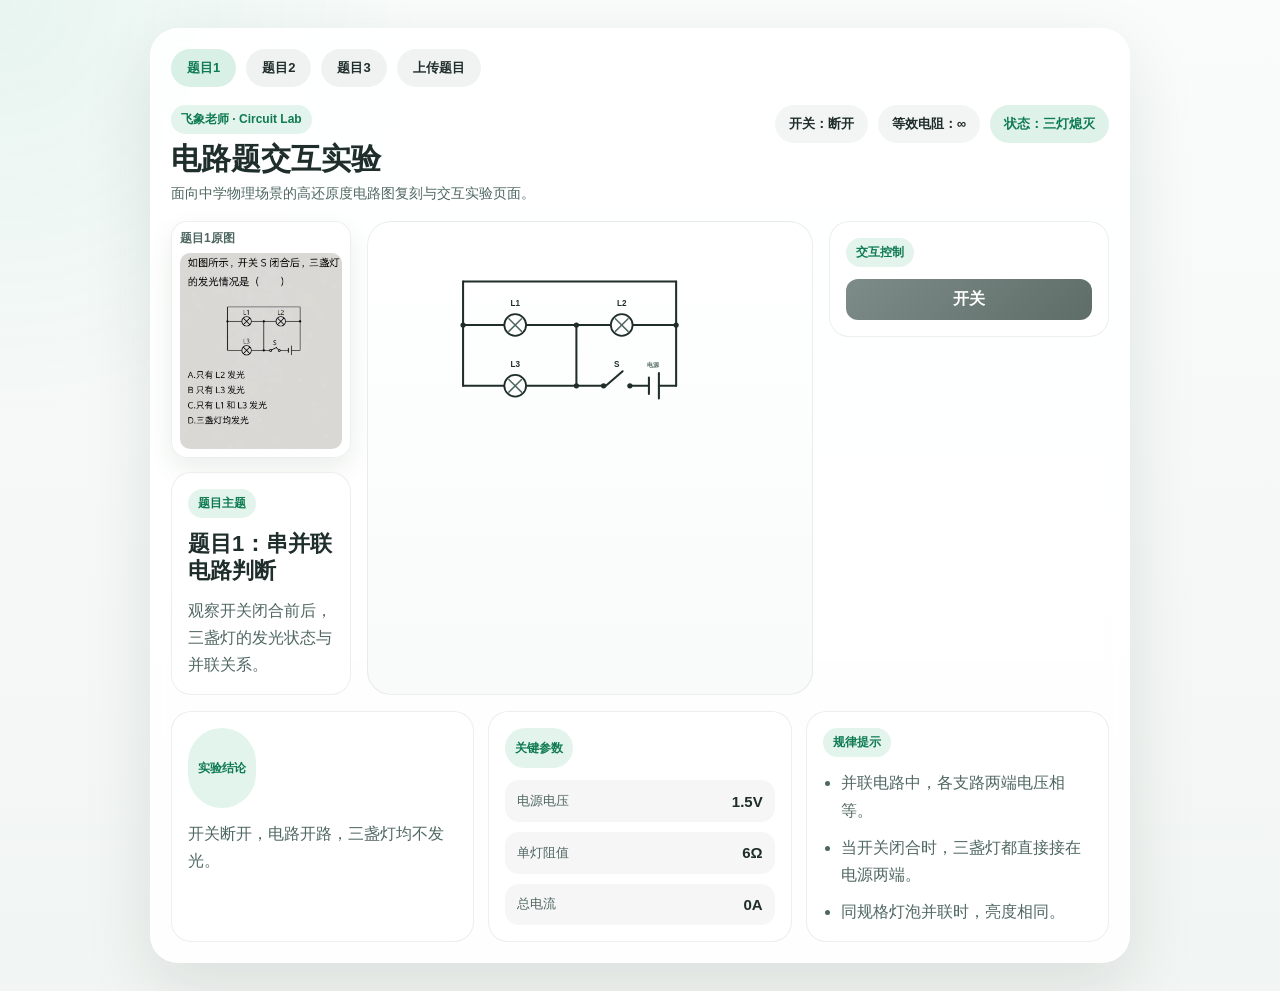
==== index.html @ 331339e5 "Initial project snapshot" ====
﻿<!DOCTYPE html>
<html lang="zh-CN">
<head>
  <meta charset="UTF-8" />
  <meta name="viewport" content="width=device-width, initial-scale=1.0" />
  <title>电路题交互实验</title>
  <link rel="stylesheet" href="./styles.css?v=20260327-2359" />
</head>
<body>
  <main class="page">
    <div id="app"></div>
  </main>
  <script src="./app.js?v=20260327-2359"></script>
</body>
</html>
---- styles.css ----
﻿:root {
  --bg: #f1f5f3;
  --panel: #ffffff;
  --ink: #1f2e2b;
  --ink-soft: #4f6762;
  --accent: #1ea36e;
  --glow: #ffd85e;
  --shadow: 0 24px 70px rgba(19, 35, 30, 0.10);
}

* { box-sizing: border-box; }

html, body {
  margin: 0;
  min-height: 100%;
  background:
    radial-gradient(circle at top left, rgba(30,163,110,0.08), transparent 26%),
    linear-gradient(180deg, #f9fcfb 0%, var(--bg) 100%);
  color: var(--ink);
  font-family: "Inter", "PingFang SC", "Microsoft YaHei", sans-serif;
}

body {
  padding: 28px;
}

.page {
  width: min(980px, 100%);
  margin: 0 auto;
}

.stage {
  background: rgba(255,255,255,0.88);
  border: 1px solid rgba(255,255,255,0.9);
  border-radius: 28px;
  box-shadow: var(--shadow);
  backdrop-filter: blur(10px);
  padding: 20px;
}

.head {
  display: flex;
  align-items: flex-start;
  justify-content: space-between;
  gap: 16px;
  margin-bottom: 16px;
}

.head h1 {
  margin: 0 0 6px;
  font-size: 24px;
  line-height: 1.2;
}

.head p {
  margin: 0;
  color: var(--ink-soft);
  font-size: 14px;
}

.meta {
  display: flex;
  flex-wrap: wrap;
  gap: 10px;
}

.badge {
  padding: 10px 14px;
  border-radius: 999px;
  background: rgba(31,46,43,0.05);
  font-size: 13px;
  font-weight: 700;
  white-space: nowrap;
}

.badge.accent {
  background: rgba(30,163,110,0.14);
  color: #0f7b51;
}

.canvas {
  border-radius: 24px;
  border: 1px solid rgba(31,46,43,0.08);
  background: linear-gradient(180deg, #ffffff 0%, #f8fbfa 100%);
  padding: 16px 18px 12px;
}

.product-topbar {
  display: flex;
  align-items: flex-start;
  justify-content: space-between;
  gap: 18px;
  margin-bottom: 18px;
}

.brand-block {
  display: grid;
  gap: 8px;
}

.brand-block__tag,
.panel-card__label {
  display: inline-flex;
  align-items: center;
  width: fit-content;
  padding: 6px 10px;
  border-radius: 999px;
  background: rgba(30,163,110,0.12);
  color: #0f7b51;
  font-size: 12px;
  font-weight: 800;
}

.brand-block h1 {
  margin: 0;
  font-size: 30px;
  line-height: 1.15;
}

.brand-block p {
  margin: 0;
  color: var(--ink-soft);
  font-size: 14px;
}

.workspace {
  display: grid;
  grid-template-columns: 180px minmax(0, 1fr) 280px;
  gap: 16px;
  margin-bottom: 16px;
}

.workspace-left,
.workspace-right {
  display: grid;
  gap: 14px;
  align-content: start;
}

.workspace-main {
  display: grid;
  gap: 14px;
}

.panel-card {
  border-radius: 20px;
  background: rgba(255,255,255,0.92);
  border: 1px solid rgba(31,46,43,0.08);
  padding: 16px;
  display: grid;
  gap: 12px;
}

.panel-card h2,
.panel-card h3,
.panel-card p {
  margin: 0;
}

.panel-card h2 {
  font-size: 22px;
  line-height: 1.25;
}

.panel-card p {
  color: var(--ink-soft);
  line-height: 1.7;
}

.bottom-panels {
  display: grid;
  grid-template-columns: repeat(3, minmax(0, 1fr));
  gap: 14px;
}

.bottom-panels--full {
  margin-top: 2px;
}

.canvas-top {
  display: flex;
  align-items: flex-start;
  justify-content: space-between;
  gap: 16px;
  margin-bottom: 12px;
}

.canvas-top__note {
  color: var(--ink-soft);
  font-size: 13px;
  line-height: 1.7;
  max-width: 420px;
  text-align: right;
}

.preview-card {
  width: 100%;
  border-radius: 16px;
  background: rgba(255,255,255,0.96);
  border: 1px solid rgba(31,46,43,0.08);
  box-shadow: 0 10px 28px rgba(19,35,30,0.08);
  padding: 8px;
  flex: 0 0 auto;
}

.preview-card__title {
  font-size: 12px;
  font-weight: 800;
  color: var(--ink-soft);
  margin-bottom: 6px;
}

.preview-card img {
  width: 100%;
  display: block;
  border-radius: 10px;
}

.preview-card--placeholder {
  min-height: 176px;
}

.preview-card__placeholder {
  border-radius: 12px;
  border: 1px dashed rgba(31,46,43,0.18);
  background: rgba(31,46,43,0.03);
  min-height: 118px;
  display: grid;
  place-items: center;
  color: var(--ink-soft);
  font-weight: 800;
}

.svg-wrap {
  overflow: hidden;
}

svg {
  width: 100%;
  height: auto;
  display: block;
  overflow: hidden;
}

.wire,
.component-line {
  fill: none;
  stroke: var(--ink);
  stroke-width: 4.5;
  stroke-linecap: round;
  stroke-linejoin: round;
  transition: stroke .24s ease, opacity .24s ease;
}

.current-path {
  fill: none;
  stroke: rgba(30,163,110,0.28);
  stroke-width: 5.5;
  stroke-linecap: round;
  stroke-linejoin: round;
  stroke-dasharray: 12 10;
  animation: currentDash 1.1s linear infinite;
}

.node {
  fill: var(--ink);
}

.node.live {
  fill: var(--accent);
}

.lamp-shell {
  fill: #fff;
  stroke: var(--ink);
  stroke-width: 4;
}

.lamp-cross {
  stroke: var(--ink-soft);
  stroke-width: 3.2;
  stroke-linecap: round;
}

.lamp-glow {
  transition: opacity .2s ease;
}

.component-glow {
  transition: opacity .22s ease;
}

.active-component .lamp-shell,
.active-component rect {
  filter: drop-shadow(0 0 10px rgba(30,163,110,0.16));
}

.label {
  fill: var(--ink);
  font-size: 18px;
  font-weight: 800;
}

.sub-label {
  fill: var(--ink-soft);
  font-size: 13px;
  font-weight: 700;
}

.switch-hit {
  cursor: pointer;
}

.switch-hit:hover .component-line {
  stroke: #0f7b51;
}

.slider-hit {
  cursor: ns-resize;
}

.particle-layer {
  pointer-events: none;
}

.control-stack {
  display: grid;
  gap: 12px;
}

.slider-panel {
  display: grid;
  gap: 8px;
  padding: 12px 14px;
  border-radius: 16px;
  background: rgba(31,46,43,0.04);
  color: var(--ink-soft);
  font-size: 13px;
  font-weight: 700;
}

.slider-panel input[type="range"] {
  width: 100%;
  accent-color: var(--accent);
}

.mini-actions {
  display: flex;
  flex-wrap: wrap;
  gap: 10px;
}

.chip-btn {
  border: none;
  border-radius: 999px;
  padding: 8px 12px;
  font: inherit;
  font-size: 12px;
  font-weight: 800;
  color: var(--ink);
  background: rgba(31,46,43,0.06);
  cursor: pointer;
}

.chip-btn.active {
  background: rgba(30,163,110,0.16);
  color: #0f7b51;
}

.kv-list,
.fact-list {
  display: grid;
  gap: 10px;
}

.kv-item {
  display: flex;
  align-items: center;
  justify-content: space-between;
  gap: 12px;
  padding: 10px 12px;
  border-radius: 14px;
  background: rgba(31,46,43,0.04);
  color: var(--ink-soft);
  font-size: 13px;
}

.kv-item strong {
  color: var(--ink);
  font-size: 15px;
}

.fact-list {
  margin: 0;
  padding-left: 18px;
  color: var(--ink-soft);
  line-height: 1.7;
}

.upload-empty {
  min-height: 420px;
  display: grid;
  place-items: center;
  align-content: center;
  gap: 14px;
  text-align: center;
}

.upload-empty__icon {
  width: 68px;
  height: 68px;
  border-radius: 20px;
  display: grid;
  place-items: center;
  font-size: 34px;
  font-weight: 800;
  color: #0f7b51;
  background: rgba(30,163,110,0.14);
}

.upload-empty__title {
  font-size: 24px;
  font-weight: 800;
}

.upload-empty__desc {
  max-width: 460px;
  color: var(--ink-soft);
  line-height: 1.7;
}

@keyframes currentDash {
  from { stroke-dashoffset: 0; }
  to { stroke-dashoffset: -22; }
}

.foot {
  margin-top: 16px;
  padding: 16px 18px;
  border-radius: 20px;
  background: rgba(255,255,255,0.92);
  border: 1px solid rgba(31,46,43,0.08);
}

.foot strong {
  display: block;
  margin-bottom: 6px;
  font-size: 18px;
}

.foot p {
  margin: 0;
  color: var(--ink-soft);
  line-height: 1.7;
}

.hint {
  margin-top: 10px;
  color: var(--ink-soft);
  font-size: 13px;
}

@media (max-width: 760px) {
  body { padding: 14px; }
  .stage { padding: 14px; }
  .head { flex-direction: column; }
  .head h1 { font-size: 20px; }
  .canvas { padding: 10px; }
  .canvas-top { flex-direction: column; }
  .canvas-top__note { max-width: none; text-align: left; }
  .product-topbar,
  .workspace,
  .bottom-panels {
    grid-template-columns: 1fr;
  }
  .brand-block h1 {
    font-size: 24px;
  }
  .workspace-right,
  .workspace-left,
  .workspace-main {
    grid-column: auto;
  }
}
.tabs {
  display: flex;
  flex-wrap: wrap;
  gap: 10px;
  margin-bottom: 18px;
}

.tab {
  border: none;
  border-radius: 999px;
  padding: 10px 16px;
  font: inherit;
  font-size: 13px;
  font-weight: 800;
  color: var(--ink);
  background: rgba(31,46,43,0.06);
  cursor: pointer;
}

.tab.active {
  background: rgba(30,163,110,0.16);
  color: #0f7b51;
}

.tab--disabled {
  opacity: 0.45;
  cursor: not-allowed;
}

.controls {
  display: flex;
  flex-wrap: wrap;
  align-items: center;
  gap: 14px;
  margin-top: 14px;
}

.control-btn {
  border: none;
  border-radius: 12px;
  padding: 10px 14px;
  font: inherit;
  font-weight: 700;
  color: #fff;
  background: linear-gradient(135deg, #1ea36e, #0f7b51);
  cursor: pointer;
  width: 100%;
  transition: transform .18s ease, background .18s ease, opacity .18s ease;
}

.control-btn--on {
  background: linear-gradient(135deg, #1ea36e, #0f7b51);
}

.control-btn--off {
  background: linear-gradient(135deg, #7d8c88, #5f6d69);
}

.control-btn:hover {
  transform: translateY(-1px);
}

.range-wrap {
  display: grid;
  gap: 6px;
  min-width: 240px;
  color: var(--ink-soft);
  font-size: 13px;
  font-weight: 700;
}

.range-wrap input[type="range"] {
  width: 100%;
  accent-color: var(--accent);
}
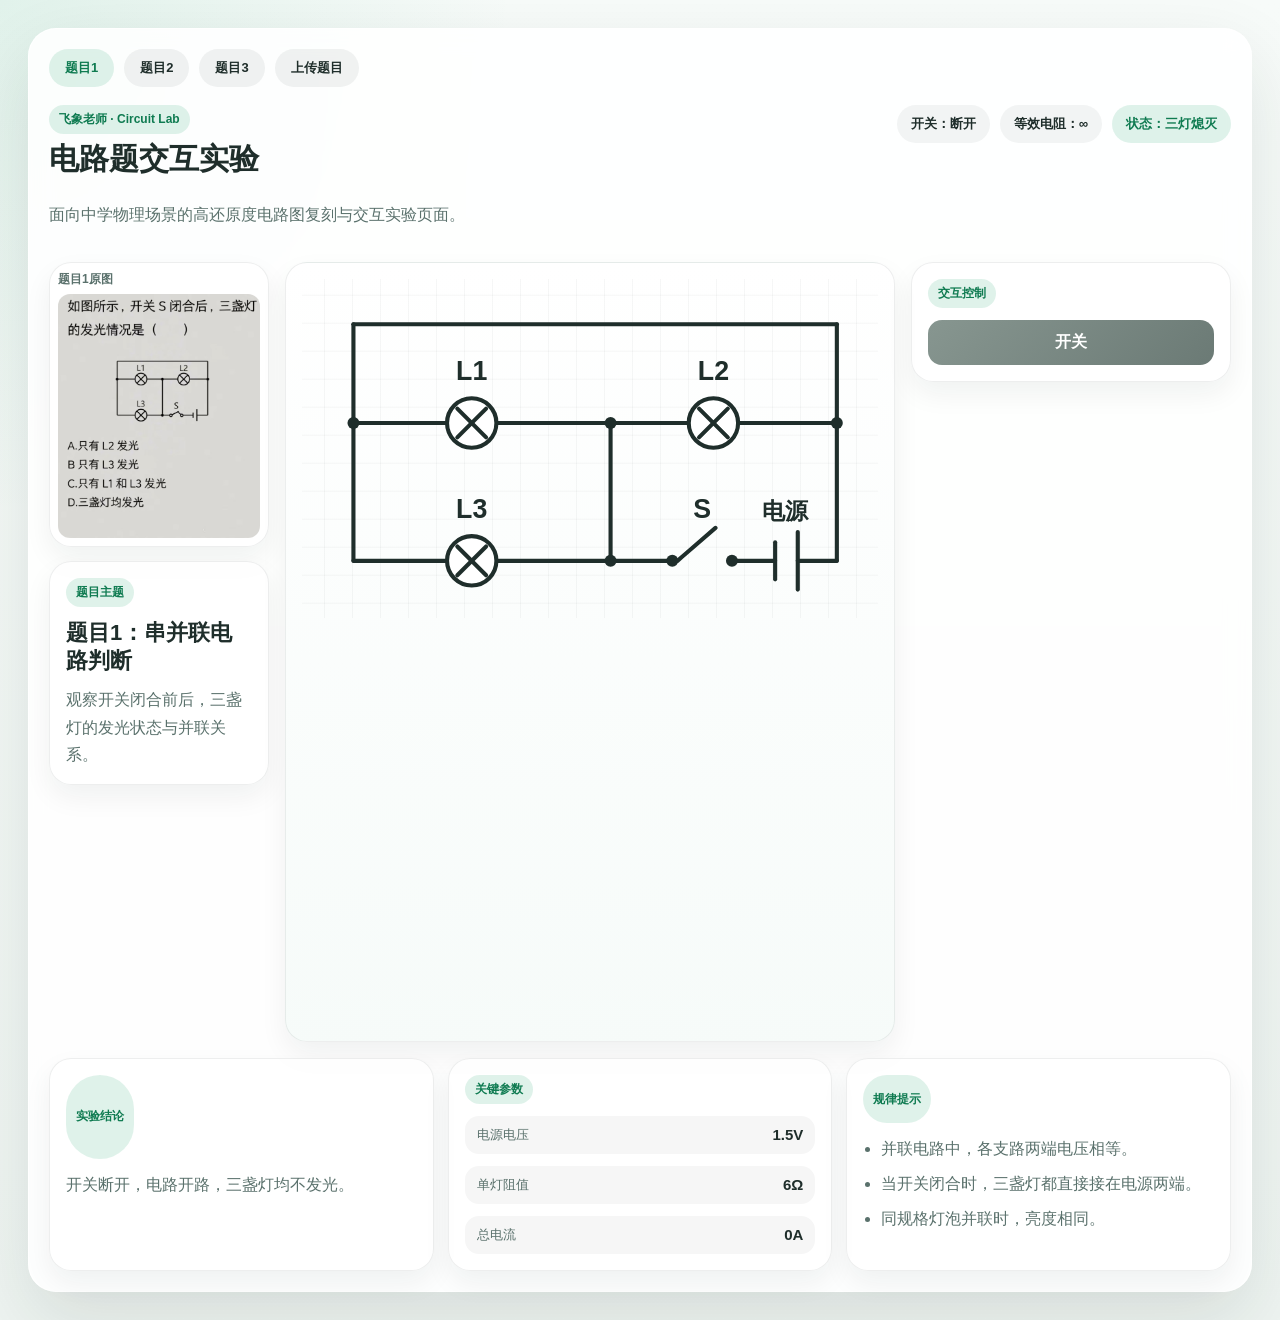
==== commit a93bc927: "Document current upload pipeline and checkpoint circuit parser work" ====
--- a/index.html
+++ b/index.html
@@ -3,13 +3,15 @@
 <head>
   <meta charset="UTF-8" />
   <meta name="viewport" content="width=device-width, initial-scale=1.0" />
-  <title>电路题交互实验</title>
-  <link rel="stylesheet" href="./styles.css?v=20260327-2359" />
+  <title>飞象老师电路物理实验 Demo</title>
+  <link rel="stylesheet" href="./styles.css?v=20260330-1735" />
 </head>
 <body>
   <main class="page">
     <div id="app"></div>
   </main>
-  <script src="./app.js?v=20260327-2359"></script>
+  <script src="./app.js?v=20260330-1735"></script>
+  <script src="./upload.js?v=20260330-1735"></script>
+  <script src="./upload-final.js?v=20260331-1200"></script>
 </body>
 </html>
--- a/styles.css
+++ b/styles.css
@@ -1,23 +1,27 @@
-﻿:root {
-  --bg: #f1f5f3;
+:root {
+  --bg: #eef4f1;
   --panel: #ffffff;
   --ink: #1f2e2b;
-  --ink-soft: #4f6762;
+  --ink-soft: #5a716c;
   --accent: #1ea36e;
-  --glow: #ffd85e;
-  --shadow: 0 24px 70px rgba(19, 35, 30, 0.10);
-}
-
-* { box-sizing: border-box; }
-
-html, body {
+  --accent-soft: rgba(30, 163, 110, 0.14);
+  --line: rgba(31, 46, 43, 0.08);
+  --shadow: 0 28px 72px rgba(19, 35, 30, 0.11);
+}
+
+* {
+  box-sizing: border-box;
+}
+
+html,
+body {
   margin: 0;
   min-height: 100%;
+  color: var(--ink);
+  font-family: "Segoe UI", "PingFang SC", "Microsoft YaHei", sans-serif;
   background:
-    radial-gradient(circle at top left, rgba(30,163,110,0.08), transparent 26%),
-    linear-gradient(180deg, #f9fcfb 0%, var(--bg) 100%);
-  color: var(--ink);
-  font-family: "Inter", "PingFang SC", "Microsoft YaHei", sans-serif;
+    radial-gradient(circle at top left, rgba(30, 163, 110, 0.1), transparent 28%),
+    linear-gradient(180deg, #f7fbf9 0%, var(--bg) 100%);
 }
 
 body {
@@ -25,107 +29,118 @@
 }
 
 .page {
-  width: min(980px, 100%);
+  width: min(1280px, 100%);
   margin: 0 auto;
 }
 
 .stage {
-  background: rgba(255,255,255,0.88);
-  border: 1px solid rgba(255,255,255,0.9);
+  background: rgba(255, 255, 255, 0.88);
+  border: 1px solid rgba(255, 255, 255, 0.92);
   border-radius: 28px;
   box-shadow: var(--shadow);
-  backdrop-filter: blur(10px);
+  backdrop-filter: blur(12px);
   padding: 20px;
 }
 
-.head {
+.tabs {
   display: flex;
+  flex-wrap: wrap;
+  gap: 10px;
+  margin-bottom: 18px;
+}
+
+.tab,
+.chip-btn,
+.control-btn {
+  font: inherit;
+}
+
+.tab {
+  border: none;
+  border-radius: 999px;
+  padding: 10px 16px;
+  font-size: 13px;
+  font-weight: 800;
+  color: var(--ink);
+  background: rgba(31, 46, 43, 0.06);
+  cursor: pointer;
+}
+
+.tab.active,
+.chip-btn.active {
+  background: var(--accent-soft);
+  color: #0f7b51;
+}
+
+.product-topbar {
+  display: flex;
+  justify-content: space-between;
   align-items: flex-start;
-  justify-content: space-between;
-  gap: 16px;
-  margin-bottom: 16px;
-}
-
-.head h1 {
-  margin: 0 0 6px;
-  font-size: 24px;
-  line-height: 1.2;
-}
-
-.head p {
+  gap: 20px;
+  margin-bottom: 18px;
+}
+
+.brand-block {
+  display: grid;
+  gap: 8px;
+}
+
+.brand-block__tag,
+.panel-card__label {
+  display: inline-flex;
+  width: fit-content;
+  align-items: center;
+  padding: 6px 10px;
+  border-radius: 999px;
+  background: var(--accent-soft);
+  color: #0f7b51;
+  font-size: 12px;
+  font-weight: 800;
+}
+
+.brand-block h1,
+.panel-card h2,
+.panel-card p {
   margin: 0;
-  color: var(--ink-soft);
-  font-size: 14px;
+}
+
+.brand-block h1 {
+  font-size: 30px;
+  line-height: 1.15;
+}
+
+.brand-block p,
+.panel-card p,
+.hint,
+.preview-card__meta,
+.empty-state__desc {
+  color: var(--ink-soft);
+  line-height: 1.7;
 }
 
 .meta {
   display: flex;
   flex-wrap: wrap;
+  justify-content: flex-end;
   gap: 10px;
 }
 
 .badge {
   padding: 10px 14px;
   border-radius: 999px;
-  background: rgba(31,46,43,0.05);
+  background: rgba(31, 46, 43, 0.05);
   font-size: 13px;
   font-weight: 700;
-  white-space: nowrap;
 }
 
 .badge.accent {
-  background: rgba(30,163,110,0.14);
+  background: var(--accent-soft);
   color: #0f7b51;
 }
 
-.canvas {
-  border-radius: 24px;
-  border: 1px solid rgba(31,46,43,0.08);
-  background: linear-gradient(180deg, #ffffff 0%, #f8fbfa 100%);
-  padding: 16px 18px 12px;
-}
-
-.product-topbar {
-  display: flex;
-  align-items: flex-start;
-  justify-content: space-between;
-  gap: 18px;
-  margin-bottom: 18px;
-}
-
-.brand-block {
-  display: grid;
-  gap: 8px;
-}
-
-.brand-block__tag,
-.panel-card__label {
-  display: inline-flex;
-  align-items: center;
-  width: fit-content;
-  padding: 6px 10px;
-  border-radius: 999px;
-  background: rgba(30,163,110,0.12);
-  color: #0f7b51;
-  font-size: 12px;
-  font-weight: 800;
-}
-
-.brand-block h1 {
-  margin: 0;
-  font-size: 30px;
-  line-height: 1.15;
-}
-
-.brand-block p {
-  margin: 0;
-  color: var(--ink-soft);
-  font-size: 14px;
-}
-
 .workspace {
   display: grid;
-  grid-template-columns: 180px minmax(0, 1fr) 280px;
+  grid-template-columns: 220px minmax(0, 1fr) 320px;
   gap: 16px;
   margin-bottom: 16px;
 }
@@ -137,24 +152,19 @@
   align-content: start;
 }
 
-.workspace-main {
-  display: grid;
-  gap: 14px;
+.panel-card,
+.preview-card,
+.canvas {
+  border-radius: 22px;
+  border: 1px solid var(--line);
+  background: rgba(255, 255, 255, 0.94);
+  box-shadow: 0 12px 28px rgba(19, 35, 30, 0.06);
 }
 
 .panel-card {
-  border-radius: 20px;
-  background: rgba(255,255,255,0.92);
-  border: 1px solid rgba(31,46,43,0.08);
+  display: grid;
+  gap: 12px;
   padding: 16px;
-  display: grid;
-  gap: 12px;
-}
-
-.panel-card h2,
-.panel-card h3,
-.panel-card p {
-  margin: 0;
 }
 
 .panel-card h2 {
@@ -162,215 +172,250 @@
   line-height: 1.25;
 }
 
-.panel-card p {
-  color: var(--ink-soft);
-  line-height: 1.7;
-}
-
-.bottom-panels {
-  display: grid;
-  grid-template-columns: repeat(3, minmax(0, 1fr));
-  gap: 14px;
-}
-
-.bottom-panels--full {
-  margin-top: 2px;
-}
-
-.canvas-top {
-  display: flex;
-  align-items: flex-start;
-  justify-content: space-between;
-  gap: 16px;
-  margin-bottom: 12px;
-}
-
-.canvas-top__note {
-  color: var(--ink-soft);
-  font-size: 13px;
-  line-height: 1.7;
-  max-width: 420px;
-  text-align: right;
-}
-
 .preview-card {
-  width: 100%;
-  border-radius: 16px;
-  background: rgba(255,255,255,0.96);
-  border: 1px solid rgba(31,46,43,0.08);
-  box-shadow: 0 10px 28px rgba(19,35,30,0.08);
   padding: 8px;
-  flex: 0 0 auto;
 }
 
 .preview-card__title {
+  margin-bottom: 6px;
   font-size: 12px;
   font-weight: 800;
   color: var(--ink-soft);
-  margin-bottom: 6px;
 }
 
 .preview-card img {
   width: 100%;
   display: block;
-  border-radius: 10px;
+  border-radius: 12px;
+}
+
+.preview-card__meta {
+  margin-top: 8px;
+  font-size: 12px;
 }
 
 .preview-card--placeholder {
-  min-height: 176px;
+  min-height: 220px;
 }
 
 .preview-card__placeholder {
-  border-radius: 12px;
-  border: 1px dashed rgba(31,46,43,0.18);
-  background: rgba(31,46,43,0.03);
-  min-height: 118px;
+  min-height: 170px;
+  border-radius: 14px;
+  border: 1px dashed rgba(31, 46, 43, 0.2);
+  background: rgba(31, 46, 43, 0.03);
   display: grid;
   place-items: center;
-  color: var(--ink-soft);
-  font-weight: 800;
+  font-weight: 800;
+  color: var(--ink-soft);
+}
+
+.canvas {
+  min-height: 780px;
+  padding: 16px;
+  background:
+    linear-gradient(180deg, rgba(255, 255, 255, 0.98) 0%, rgba(246, 251, 249, 0.98) 100%);
+}
+
+.svg-wrap,
+.scene-stage {
+  height: 100%;
 }
 
 .svg-wrap {
+  display: grid;
+  place-items: center;
+  border-radius: 16px;
   overflow: hidden;
-}
-
-svg {
+  background-image:
+    linear-gradient(rgba(31, 46, 43, 0.04) 1px, transparent 1px),
+    linear-gradient(90deg, rgba(31, 46, 43, 0.04) 1px, transparent 1px);
+  background-size: 28px 28px;
+  background-position: center center;
+}
+
+.svg-wrap svg {
+  width: 100%;
+  height: 100%;
+  display: block;
+}
+
+.scene-stage {
+  position: relative;
+  border-radius: 16px;
+  overflow: hidden;
+  background-image:
+    linear-gradient(rgba(31, 46, 43, 0.04) 1px, transparent 1px),
+    linear-gradient(90deg, rgba(31, 46, 43, 0.04) 1px, transparent 1px);
+  background-size: 28px 28px;
+  background-position: center center;
+}
+
+.scene-stage--upload {
+  min-height: 680px;
+  display: grid;
+}
+
+.scene-stage--upload svg {
+  width: 100%;
+  height: 100%;
+}
+
+.scene-stage svg {
+  position: relative;
+  z-index: 2;
   width: 100%;
   height: auto;
   display: block;
-  overflow: hidden;
-}
-
-.wire,
-.component-line {
+}
+
+.scene-wire {
   fill: none;
-  stroke: var(--ink);
-  stroke-width: 4.5;
   stroke-linecap: round;
   stroke-linejoin: round;
-  transition: stroke .24s ease, opacity .24s ease;
-}
-
-.current-path {
+}
+
+.scene-wire--active {
+  stroke: rgba(30, 163, 110, 0.92) !important;
+  filter: drop-shadow(0 0 8px rgba(30, 163, 110, 0.36));
+}
+
+.scene-line,
+.scene-shell,
+.scene-primitive {
   fill: none;
-  stroke: rgba(30,163,110,0.28);
-  stroke-width: 5.5;
+  stroke: #1f2e2b;
+  stroke-width: 4;
   stroke-linecap: round;
   stroke-linejoin: round;
-  stroke-dasharray: 12 10;
-  animation: currentDash 1.1s linear infinite;
-}
-
-.node {
-  fill: var(--ink);
-}
-
-.node.live {
-  fill: var(--accent);
-}
-
-.lamp-shell {
-  fill: #fff;
-  stroke: var(--ink);
-  stroke-width: 4;
-}
-
-.lamp-cross {
-  stroke: var(--ink-soft);
-  stroke-width: 3.2;
-  stroke-linecap: round;
-}
-
-.lamp-glow {
-  transition: opacity .2s ease;
-}
-
-.component-glow {
-  transition: opacity .22s ease;
-}
-
-.active-component .lamp-shell,
-.active-component rect {
-  filter: drop-shadow(0 0 10px rgba(30,163,110,0.16));
-}
-
-.label {
-  fill: var(--ink);
+}
+
+.scene-shell {
+  fill: #ffffff;
+}
+
+.scene-glow {
+  fill: rgba(255, 216, 94, 0.22);
+  stroke: none;
+}
+
+.scene-primitive--active,
+.scene-component--active .scene-line,
+.scene-component--active .scene-shell,
+.scene-component--active .scene-inline-label {
+  stroke: #0f7b51;
+}
+
+.scene-label {
+  fill: #1f2e2b;
   font-size: 18px;
   font-weight: 800;
 }
 
-.sub-label {
-  fill: var(--ink-soft);
-  font-size: 13px;
-  font-weight: 700;
-}
-
-.switch-hit {
-  cursor: pointer;
-}
-
-.switch-hit:hover .component-line {
-  stroke: #0f7b51;
-}
-
-.slider-hit {
-  cursor: ns-resize;
-}
-
-.particle-layer {
-  pointer-events: none;
-}
-
-.control-stack {
+.scene-inline-label {
+  fill: #1f2e2b;
+  stroke: none;
+  font-size: 18px;
+  font-weight: 800;
+}
+
+.scene-arrow {
+  fill: #1f2e2b;
+  stroke: none;
+}
+
+.scene-node {
+  fill: #1f2e2b;
+}
+
+.scene-node--solid,
+.scene-node--live {
+  fill: #1ea36e;
+}
+
+.empty-state {
+  height: 100%;
+  min-height: 560px;
+  display: grid;
+  place-items: center;
+  align-content: center;
+  gap: 14px;
+  text-align: center;
+}
+
+.empty-state__icon {
+  width: 72px;
+  height: 72px;
+  border-radius: 22px;
+  display: grid;
+  place-items: center;
+  font-size: 26px;
+  font-weight: 900;
+  background: var(--accent-soft);
+  color: #0f7b51;
+}
+
+.empty-state__title {
+  font-size: 24px;
+  font-weight: 800;
+}
+
+.control-stack,
+.kv-list {
   display: grid;
   gap: 12px;
-}
-
-.slider-panel {
-  display: grid;
-  gap: 8px;
-  padding: 12px 14px;
-  border-radius: 16px;
-  background: rgba(31,46,43,0.04);
-  color: var(--ink-soft);
-  font-size: 13px;
-  font-weight: 700;
-}
-
-.slider-panel input[type="range"] {
-  width: 100%;
-  accent-color: var(--accent);
 }
 
 .mini-actions {
   display: flex;
   flex-wrap: wrap;
-  gap: 10px;
+  gap: 8px;
+}
+
+.control-btn {
+  width: 100%;
+  border: none;
+  border-radius: 14px;
+  padding: 12px 14px;
+  font-weight: 700;
+  color: #ffffff;
+  background: linear-gradient(135deg, #1ea36e, #0f7b51);
+  cursor: pointer;
+}
+
+.control-btn[disabled] {
+  opacity: 0.55;
+  cursor: not-allowed;
+}
+
+.control-btn--off {
+  background: linear-gradient(135deg, #879690, #6b7a75);
 }
 
 .chip-btn {
   border: none;
   border-radius: 999px;
   padding: 8px 12px;
-  font: inherit;
   font-size: 12px;
   font-weight: 800;
   color: var(--ink);
-  background: rgba(31,46,43,0.06);
+  background: rgba(31, 46, 43, 0.06);
   cursor: pointer;
 }
 
-.chip-btn.active {
-  background: rgba(30,163,110,0.16);
-  color: #0f7b51;
-}
-
-.kv-list,
-.fact-list {
-  display: grid;
-  gap: 10px;
+.slider-panel {
+  display: grid;
+  gap: 8px;
+  padding: 12px 14px;
+  border-radius: 16px;
+  background: rgba(31, 46, 43, 0.04);
+  font-size: 13px;
+  font-weight: 700;
+  color: var(--ink-soft);
+}
+
+.slider-panel input[type="range"] {
+  width: 100%;
+  accent-color: var(--accent);
 }
 
 .kv-item {
@@ -380,7 +425,7 @@
   gap: 12px;
   padding: 10px 12px;
   border-radius: 14px;
-  background: rgba(31,46,43,0.04);
+  background: rgba(31, 46, 43, 0.04);
   color: var(--ink-soft);
   font-size: 13px;
 }
@@ -390,170 +435,227 @@
   font-size: 15px;
 }
 
+.bottom-panels {
+  display: grid;
+  grid-template-columns: repeat(3, minmax(0, 1fr));
+  gap: 14px;
+}
+
 .fact-list {
   margin: 0;
   padding-left: 18px;
   color: var(--ink-soft);
-  line-height: 1.7;
+  line-height: 1.8;
+}
+
+.fact-list li + li {
+  margin-top: 6px;
+}
+
+.wire,
+.component-line,
+.current-path {
+  fill: none;
+  stroke-linecap: round;
+  stroke-linejoin: round;
+}
+
+.wire,
+.component-line {
+  stroke: #1f2e2b;
+  stroke-width: 4;
+}
+
+.current-path {
+  stroke: rgba(30, 163, 110, 0.88);
+  stroke-width: 6;
+  filter: drop-shadow(0 0 10px rgba(30, 163, 110, 0.28));
+}
+
+.lamp-shell {
+  fill: #ffffff;
+  stroke: #1f2e2b;
+  stroke-width: 4;
+}
+
+.lamp-cross {
+  stroke: #1f2e2b;
+  stroke-width: 4;
+  stroke-linecap: round;
+}
+
+.label,
+.sub-label {
+  fill: #1f2e2b;
+  font-weight: 800;
+}
+
+.label {
+  font-size: 26px;
+}
+
+.sub-label {
+  font-size: 22px;
+}
+
+.node {
+  fill: #1f2e2b;
+}
+
+.node.live {
+  fill: #1ea36e;
+}
+
+.lamp-glow,
+.component-glow {
+  stroke: none;
+}
+
+.switch-hit,
+.slider-hit {
+  cursor: pointer;
+}
+
+.active-component .lamp-shell,
+.active-component .component-line,
+.active-component .label {
+  stroke: #0f7b51;
+  fill: #0f7b51;
+}
+
+.active-component .lamp-shell {
+  fill: #ffffff;
 }
 
 .upload-empty {
-  min-height: 420px;
+  min-height: 100%;
   display: grid;
   place-items: center;
   align-content: center;
   gap: 14px;
+  padding: 48px 24px;
   text-align: center;
 }
 
 .upload-empty__icon {
-  width: 68px;
-  height: 68px;
-  border-radius: 20px;
+  width: 74px;
+  height: 74px;
+  border-radius: 24px;
   display: grid;
   place-items: center;
+  background: var(--accent-soft);
+  color: #0f7b51;
   font-size: 34px;
-  font-weight: 800;
+  font-weight: 900;
+}
+
+.upload-empty__title {
+  font-size: 26px;
+  font-weight: 900;
+}
+
+.upload-empty__desc {
+  max-width: 520px;
+  color: var(--ink-soft);
+  line-height: 1.75;
+}
+
+.upload-loading-mask {
+  position: absolute;
+  inset: 0;
+  z-index: 4;
+  display: grid;
+  place-items: center;
+  align-content: center;
+  gap: 10px;
+  background: rgba(247, 251, 249, 0.86);
+  backdrop-filter: blur(4px);
+  text-align: center;
+}
+
+.upload-loading-mask strong {
+  font-size: 20px;
+}
+
+.upload-loading-mask span {
+  max-width: 420px;
+  color: var(--ink-soft);
+  line-height: 1.7;
+}
+
+.upload-spinner {
+  width: 42px;
+  height: 42px;
+  border: 4px solid rgba(30, 163, 110, 0.18);
+  border-top-color: #1ea36e;
+  border-radius: 999px;
+  animation: upload-spin 0.9s linear infinite;
+}
+
+.upload-status {
+  margin-bottom: 14px;
+  padding: 12px 14px;
+  border-radius: 14px;
+  font-size: 14px;
+  font-weight: 700;
+}
+
+.upload-status--success {
   color: #0f7b51;
-  background: rgba(30,163,110,0.14);
-}
-
-.upload-empty__title {
-  font-size: 24px;
-  font-weight: 800;
-}
-
-.upload-empty__desc {
-  max-width: 460px;
-  color: var(--ink-soft);
-  line-height: 1.7;
-}
-
-@keyframes currentDash {
-  from { stroke-dashoffset: 0; }
-  to { stroke-dashoffset: -22; }
-}
-
-.foot {
-  margin-top: 16px;
-  padding: 16px 18px;
-  border-radius: 20px;
-  background: rgba(255,255,255,0.92);
-  border: 1px solid rgba(31,46,43,0.08);
-}
-
-.foot strong {
-  display: block;
-  margin-bottom: 6px;
-  font-size: 18px;
-}
-
-.foot p {
-  margin: 0;
-  color: var(--ink-soft);
-  line-height: 1.7;
-}
-
-.hint {
-  margin-top: 10px;
-  color: var(--ink-soft);
-  font-size: 13px;
+  background: rgba(30, 163, 110, 0.12);
+  border: 1px solid rgba(30, 163, 110, 0.2);
+}
+
+.upload-status--error {
+  color: #b24d3c;
+  background: rgba(210, 82, 55, 0.1);
+  border: 1px solid rgba(210, 82, 55, 0.18);
+}
+
+@keyframes upload-spin {
+  from {
+    transform: rotate(0deg);
+  }
+  to {
+    transform: rotate(360deg);
+  }
+}
+
+.hidden-input {
+  display: none;
+}
+
+@media (max-width: 1100px) {
+  .workspace {
+    grid-template-columns: 1fr;
+  }
 }
 
 @media (max-width: 760px) {
-  body { padding: 14px; }
-  .stage { padding: 14px; }
-  .head { flex-direction: column; }
-  .head h1 { font-size: 20px; }
-  .canvas { padding: 10px; }
-  .canvas-top { flex-direction: column; }
-  .canvas-top__note { max-width: none; text-align: left; }
+  body {
+    padding: 14px;
+  }
+
+  .stage {
+    padding: 14px;
+  }
+
   .product-topbar,
-  .workspace,
   .bottom-panels {
     grid-template-columns: 1fr;
-  }
+    display: grid;
+  }
+
   .brand-block h1 {
     font-size: 24px;
   }
-  .workspace-right,
-  .workspace-left,
-  .workspace-main {
-    grid-column: auto;
-  }
-}
-.tabs {
-  display: flex;
-  flex-wrap: wrap;
-  gap: 10px;
-  margin-bottom: 18px;
-}
-
-.tab {
-  border: none;
-  border-radius: 999px;
-  padding: 10px 16px;
-  font: inherit;
-  font-size: 13px;
-  font-weight: 800;
-  color: var(--ink);
-  background: rgba(31,46,43,0.06);
-  cursor: pointer;
-}
-
-.tab.active {
-  background: rgba(30,163,110,0.16);
-  color: #0f7b51;
-}
-
-.tab--disabled {
-  opacity: 0.45;
-  cursor: not-allowed;
-}
-
-.controls {
-  display: flex;
-  flex-wrap: wrap;
-  align-items: center;
-  gap: 14px;
-  margin-top: 14px;
-}
-
-.control-btn {
-  border: none;
-  border-radius: 12px;
-  padding: 10px 14px;
-  font: inherit;
-  font-weight: 700;
-  color: #fff;
-  background: linear-gradient(135deg, #1ea36e, #0f7b51);
-  cursor: pointer;
-  width: 100%;
-  transition: transform .18s ease, background .18s ease, opacity .18s ease;
-}
-
-.control-btn--on {
-  background: linear-gradient(135deg, #1ea36e, #0f7b51);
-}
-
-.control-btn--off {
-  background: linear-gradient(135deg, #7d8c88, #5f6d69);
-}
-
-.control-btn:hover {
-  transform: translateY(-1px);
-}
-
-.range-wrap {
-  display: grid;
-  gap: 6px;
-  min-width: 240px;
-  color: var(--ink-soft);
-  font-size: 13px;
-  font-weight: 700;
-}
-
-.range-wrap input[type="range"] {
-  width: 100%;
-  accent-color: var(--accent);
-}
+
+  .canvas {
+    min-height: 520px;
+    padding: 10px;
+  }
+
+  .meta {
+    justify-content: flex-start;
+  }
+}
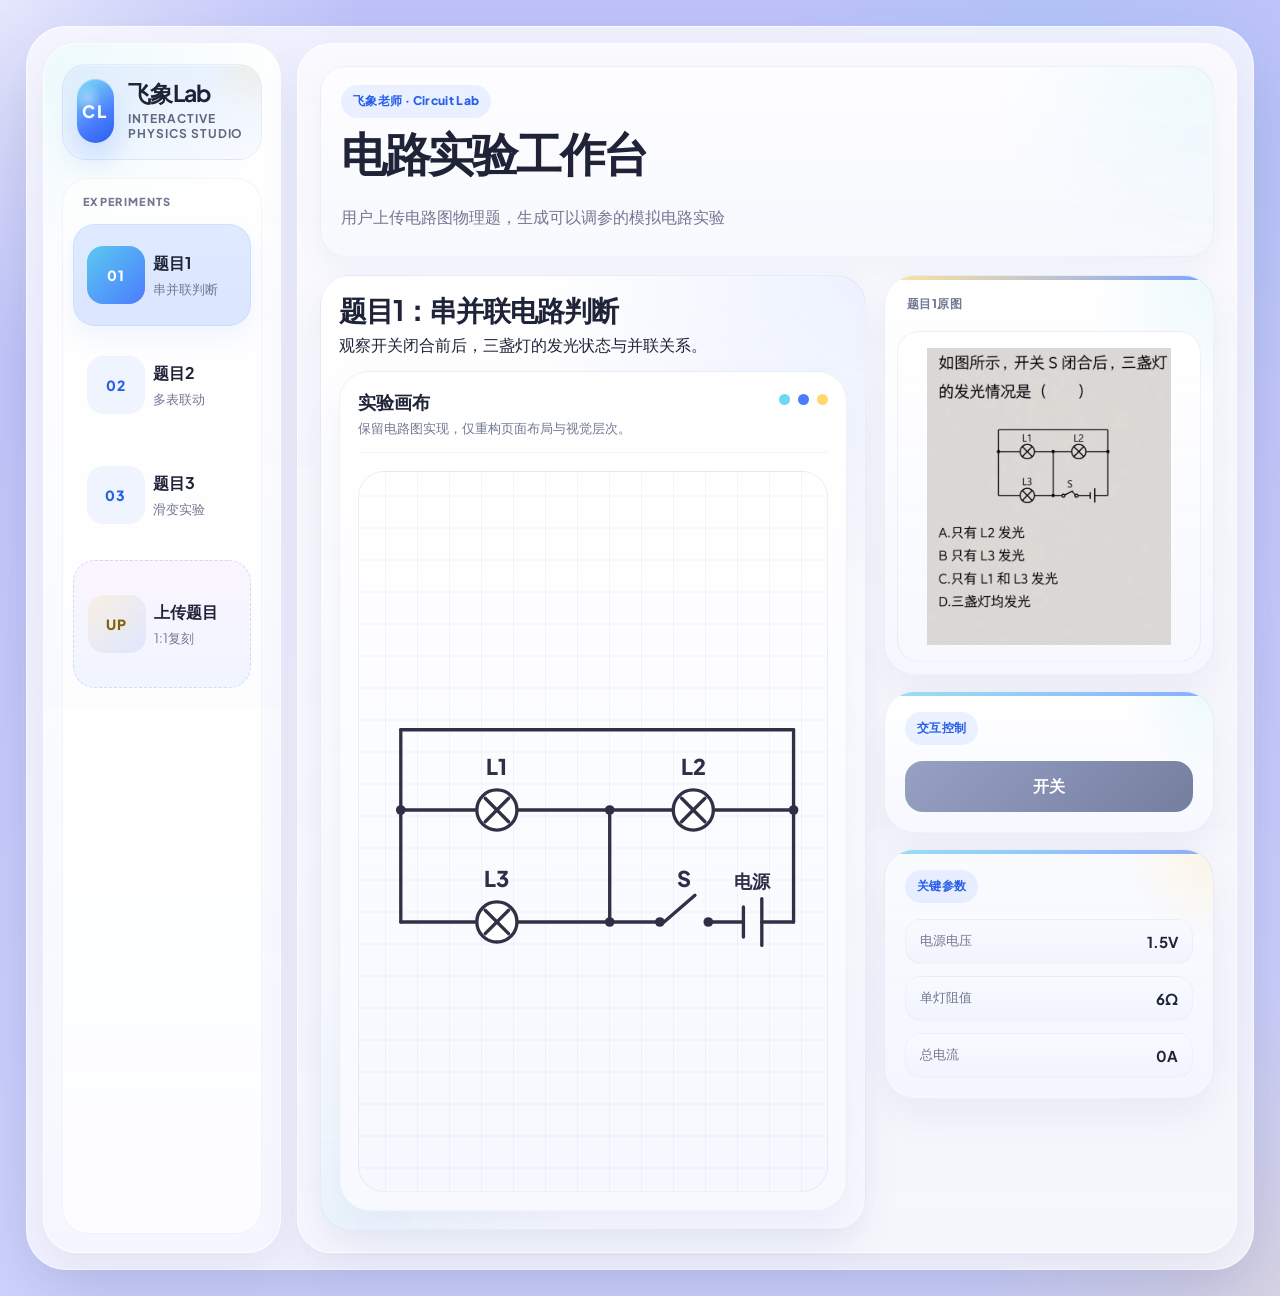
==== commit be088c9e: "Polish lab UI and unify circuit highlight states" ====
--- a/index.html
+++ b/index.html
@@ -4,14 +4,13 @@
   <meta charset="UTF-8" />
   <meta name="viewport" content="width=device-width, initial-scale=1.0" />
   <title>飞象老师电路物理实验 Demo</title>
-  <link rel="stylesheet" href="./styles.css?v=20260330-1735" />
+  <link rel="stylesheet" href="./styles.css?v=20260401-0015" />
 </head>
 <body>
   <main class="page">
     <div id="app"></div>
   </main>
-  <script src="./app.js?v=20260330-1735"></script>
-  <script src="./upload.js?v=20260330-1735"></script>
-  <script src="./upload-final.js?v=20260331-1200"></script>
+  <script src="./app.js?v=20260401-0015"></script>
+  <script src="./upload-v2.js?v=20260401-0015"></script>
 </body>
 </html>
--- a/styles.css
+++ b/styles.css
@@ -1,12 +1,26 @@
+@import url("https://fonts.googleapis.com/css2?family=Plus+Jakarta+Sans:wght@400;500;600;700;800&display=swap");
+
 :root {
-  --bg: #eef4f1;
+  --bg: #c1c6fb;
+  --bg-soft: #e7e8ff;
+  --surface: #f7f8fd;
   --panel: #ffffff;
-  --ink: #1f2e2b;
-  --ink-soft: #5a716c;
-  --accent: #1ea36e;
-  --accent-soft: rgba(30, 163, 110, 0.14);
-  --line: rgba(31, 46, 43, 0.08);
-  --shadow: 0 28px 72px rgba(19, 35, 30, 0.11);
+  --panel-soft: #f2f5fd;
+  --ink: #1f2338;
+  --ink-soft: #727792;
+  --accent: #4a7cff;
+  --accent-strong: #275fe8;
+  --accent-soft: rgba(74, 124, 255, 0.14);
+  --warm: #ffd86f;
+  --mint: #69d3ea;
+  --line: rgba(103, 114, 172, 0.11);
+  --line-strong: rgba(90, 102, 161, 0.18);
+  --shadow: 0 30px 80px rgba(64, 73, 134, 0.16);
+  --shadow-soft: 0 18px 42px rgba(64, 73, 134, 0.09);
+  --radius-xl: 34px;
+  --radius-lg: 24px;
+  --radius-md: 18px;
+  --radius-sm: 14px;
 }
 
 * {
@@ -18,35 +32,124 @@
   margin: 0;
   min-height: 100%;
   color: var(--ink);
-  font-family: "Segoe UI", "PingFang SC", "Microsoft YaHei", sans-serif;
-  background:
-    radial-gradient(circle at top left, rgba(30, 163, 110, 0.1), transparent 28%),
-    linear-gradient(180deg, #f7fbf9 0%, var(--bg) 100%);
+  font-family: "Plus Jakarta Sans", "PingFang SC", "Microsoft YaHei", sans-serif;
+  background:
+    radial-gradient(circle at top left, rgba(255, 255, 255, 0.62), transparent 20%),
+    radial-gradient(circle at 82% 14%, rgba(94, 207, 240, 0.22), transparent 20%),
+    radial-gradient(circle at bottom right, rgba(255, 216, 111, 0.18), transparent 18%),
+    linear-gradient(180deg, #c0c4fb 0%, #d1d5ff 100%);
 }
 
 body {
-  padding: 28px;
+  padding: 26px;
 }
 
 .page {
-  width: min(1280px, 100%);
+  width: min(1480px, 100%);
   margin: 0 auto;
 }
 
 .stage {
-  background: rgba(255, 255, 255, 0.88);
-  border: 1px solid rgba(255, 255, 255, 0.92);
-  border-radius: 28px;
-  box-shadow: var(--shadow);
-  backdrop-filter: blur(12px);
-  padding: 20px;
+  background: rgba(250, 250, 255, 0.8);
+  border: 1px solid rgba(255, 255, 255, 0.7);
+  border-radius: 40px;
+  box-shadow: 0 30px 90px rgba(75, 83, 140, 0.2);
+  backdrop-filter: blur(22px);
+  padding: 16px;
+}
+
+.dashboard-shell {
+  display: grid;
+  grid-template-columns: 238px minmax(0, 1fr);
+  gap: 16px;
+  min-height: calc(100vh - 80px);
+}
+
+.sidebar,
+.dashboard-main {
+  min-width: 0;
+}
+
+.sidebar {
+  display: grid;
+  grid-template-rows: auto 1fr;
+  gap: 18px;
+  padding: 20px 18px 18px;
+  background:
+    radial-gradient(circle at top left, rgba(105, 211, 234, 0.12), transparent 20%),
+    linear-gradient(180deg, rgba(255, 255, 255, 0.97), rgba(245, 247, 255, 0.93));
+  border: 1px solid rgba(255, 255, 255, 0.78);
+  border-radius: var(--radius-xl);
+  box-shadow: var(--shadow-soft);
+}
+
+.sidebar-brand {
+  display: flex;
+  align-items: center;
+  gap: 14px;
+  padding: 14px 14px 16px;
+  border-radius: 24px;
+  background:
+    radial-gradient(circle at top right, rgba(255, 216, 111, 0.16), transparent 24%),
+    linear-gradient(180deg, rgba(74, 124, 255, 0.09), rgba(74, 124, 255, 0.03));
+  border: 1px solid rgba(74, 124, 255, 0.09);
+  box-shadow: inset 0 1px 0 rgba(255, 255, 255, 0.4);
+}
+
+.sidebar-brand__mark {
+  width: 64px;
+  height: 64px;
+  border-radius: 22px;
+  display: grid;
+  place-items: center;
+  background:
+    radial-gradient(circle at 30% 30%, rgba(255, 255, 255, 0.34), transparent 28%),
+    linear-gradient(145deg, #7ce0f3, #4a7cff 62%, #275fe8);
+  color: #ffffff;
+  font-size: 17px;
+  font-weight: 800;
+  letter-spacing: 0.12em;
+  box-shadow:
+    inset 0 1px 0 rgba(255, 255, 255, 0.28),
+    0 18px 30px rgba(74, 124, 255, 0.24);
+}
+
+.sidebar-brand__text {
+  display: grid;
+  gap: 5px;
+}
+
+.sidebar-brand__text strong {
+  font-size: 23px;
+  line-height: 1.05;
+  letter-spacing: -0.03em;
+}
+
+.sidebar-brand__text span {
+  color: #616780;
+  font-size: 12px;
+  font-weight: 700;
+  letter-spacing: 0.08em;
+  text-transform: uppercase;
 }
 
 .tabs {
-  display: flex;
-  flex-wrap: wrap;
-  gap: 10px;
-  margin-bottom: 18px;
+  display: grid;
+  gap: 8px;
+  align-content: start;
+  padding: 10px;
+  border-radius: 26px;
+  background: rgba(255, 255, 255, 0.72);
+  border: 1px solid rgba(112, 124, 182, 0.08);
+}
+
+.tabs__label {
+  padding: 6px 10px 8px;
+  color: var(--ink-soft);
+  font-size: 11px;
+  font-weight: 800;
+  letter-spacing: 0.12em;
+  text-transform: uppercase;
 }
 
 .tab,
@@ -56,33 +159,116 @@
 }
 
 .tab {
+  display: grid;
+  grid-template-columns: 52px 1fr;
+  align-items: center;
+  gap: 14px;
+  width: 100%;
   border: none;
-  border-radius: 999px;
-  padding: 10px 16px;
+  border-radius: 22px;
+  min-height: 102px;
+  padding: 20px 14px;
+  color: var(--ink);
+  background: transparent;
+  cursor: pointer;
+  text-align: left;
+  transition: background 180ms ease, transform 180ms ease, box-shadow 180ms ease;
+}
+
+.tab--upload {
+  margin-top: 6px;
+  min-height: 128px;
+  background:
+    linear-gradient(180deg, rgba(250, 245, 255, 0.96), rgba(239, 244, 255, 0.92));
+  border: 1px dashed rgba(110, 126, 200, 0.24);
+  animation: upload-pulse 2.4s ease-in-out infinite;
+}
+
+.tab:hover {
+  background: rgba(74, 124, 255, 0.07);
+  transform: translateY(-1px);
+}
+
+.tab.active {
+  background: linear-gradient(180deg, rgba(222, 234, 255, 0.98), rgba(213, 226, 255, 0.86));
+  box-shadow:
+    inset 0 0 0 1px rgba(74, 124, 255, 0.1),
+    0 12px 24px rgba(74, 124, 255, 0.08);
+}
+
+.tab__index {
+  width: 58px;
+  height: 58px;
+  border-radius: 16px;
+  display: grid;
+  place-items: center;
+  background: rgba(74, 124, 255, 0.08);
+  color: var(--accent-strong);
+  font-size: 14px;
+  font-weight: 800;
+  letter-spacing: 0.08em;
+}
+
+.tab.active .tab__index {
+  background: linear-gradient(135deg, #5cc9ef, #4a7cff);
+  color: #ffffff;
+}
+
+.tab--upload .tab__index {
+  background: linear-gradient(135deg, rgba(255, 216, 111, 0.2), rgba(74, 124, 255, 0.12));
+  color: #826100;
+}
+
+.tab--upload.active {
+  background:
+    linear-gradient(180deg, rgba(235, 240, 255, 0.98), rgba(225, 233, 255, 0.9));
+  border-style: solid;
+}
+
+.tab__content {
+  display: grid;
+  gap: 5px;
+}
+
+.tab__content strong {
+  font-size: 16px;
+  font-weight: 700;
+}
+
+.tab__content span {
+  color: var(--ink-soft);
   font-size: 13px;
-  font-weight: 800;
-  color: var(--ink);
-  background: rgba(31, 46, 43, 0.06);
-  cursor: pointer;
-}
-
-.tab.active,
-.chip-btn.active {
-  background: var(--accent-soft);
-  color: #0f7b51;
+  line-height: 1.45;
+}
+
+.dashboard-main {
+  display: grid;
+  gap: 18px;
+  padding: 22px;
+  background: linear-gradient(180deg, rgba(249, 249, 254, 0.98), rgba(244, 246, 252, 0.94));
+  border-radius: var(--radius-xl);
+  border: 1px solid rgba(255, 255, 255, 0.8);
+  box-shadow: var(--shadow-soft);
 }
 
 .product-topbar {
-  display: flex;
-  justify-content: space-between;
-  align-items: flex-start;
-  gap: 20px;
-  margin-bottom: 18px;
+  display: grid;
+  grid-template-columns: minmax(0, 1fr);
+  align-items: start;
+  gap: 16px;
+  padding: 18px 20px 10px;
+  border-radius: 26px;
+  background:
+    radial-gradient(circle at top right, rgba(105, 211, 234, 0.1), transparent 24%),
+    linear-gradient(180deg, rgba(255, 255, 255, 0.78), rgba(247, 249, 255, 0.62));
+  border: 1px solid rgba(112, 124, 182, 0.08);
+  box-shadow: 0 14px 28px rgba(84, 95, 154, 0.05);
 }
 
 .brand-block {
   display: grid;
-  gap: 8px;
+  gap: 10px;
+  max-width: 760px;
 }
 
 .brand-block__tag,
@@ -90,12 +276,13 @@
   display: inline-flex;
   width: fit-content;
   align-items: center;
-  padding: 6px 10px;
+  padding: 8px 12px;
   border-radius: 999px;
-  background: var(--accent-soft);
-  color: #0f7b51;
+  background: rgba(74, 124, 255, 0.1);
+  color: var(--accent-strong);
   font-size: 12px;
   font-weight: 800;
+  letter-spacing: 0.03em;
 }
 
 .brand-block h1,
@@ -105,104 +292,168 @@
 }
 
 .brand-block h1 {
-  font-size: 30px;
-  line-height: 1.15;
+  font-size: clamp(30px, 3.6vw, 46px);
+  line-height: 1.06;
+  letter-spacing: -0.05em;
 }
 
 .brand-block p,
 .panel-card p,
 .hint,
-.preview-card__meta,
 .empty-state__desc {
   color: var(--ink-soft);
-  line-height: 1.7;
-}
-
-.meta {
-  display: flex;
-  flex-wrap: wrap;
-  justify-content: flex-end;
-  gap: 10px;
-}
-
-.badge {
-  padding: 10px 14px;
-  border-radius: 999px;
-  background: rgba(31, 46, 43, 0.05);
-  font-size: 13px;
-  font-weight: 700;
-}
-
-.badge.accent {
-  background: var(--accent-soft);
-  color: #0f7b51;
+  line-height: 1.72;
 }
 
 .workspace {
   display: grid;
-  grid-template-columns: 220px minmax(0, 1fr) 320px;
+  grid-template-columns: minmax(0, 1fr) minmax(288px, 330px);
+  gap: 18px;
+  align-items: start;
+}
+
+.workspace-main,
+.workspace-right {
+  display: grid;
   gap: 16px;
-  margin-bottom: 16px;
-}
-
-.workspace-left,
+  align-content: start;
+}
+
 .workspace-right {
-  display: grid;
-  gap: 14px;
-  align-content: start;
-}
-
+  position: sticky;
+  top: 18px;
+}
+
+.focus-panel,
 .panel-card,
 .preview-card,
 .canvas {
-  border-radius: 22px;
-  border: 1px solid var(--line);
-  background: rgba(255, 255, 255, 0.94);
-  box-shadow: 0 12px 28px rgba(19, 35, 30, 0.06);
+  border-radius: 30px;
+  border: 1px solid rgba(113, 124, 182, 0.1);
+  background: rgba(255, 255, 255, 0.95);
+  box-shadow: 0 18px 36px rgba(91, 103, 162, 0.08);
+}
+
+.focus-panel {
+  display: grid;
+  gap: 14px;
+  padding: 18px;
+  background:
+    radial-gradient(circle at top right, rgba(74, 124, 255, 0.1), transparent 30%),
+    radial-gradient(circle at bottom left, rgba(105, 211, 234, 0.08), transparent 22%),
+    linear-gradient(180deg, rgba(255, 255, 255, 0.98), rgba(246, 248, 255, 0.96));
+}
+
+.focus-panel__head {
+  display: grid;
+  grid-template-columns: 1fr;
+  gap: 10px;
+  align-items: start;
+}
+
+.focus-panel__copy {
+  display: grid;
+  gap: 8px;
+}
+
+.focus-panel__copy h2 {
+  margin: 0;
+  font-size: clamp(24px, 2.2vw, 32px);
+  line-height: 1.12;
+  letter-spacing: -0.04em;
+}
+
+.focus-panel__copy p {
+  margin: 0;
+  max-width: 620px;
 }
 
 .panel-card {
-  display: grid;
-  gap: 12px;
-  padding: 16px;
+  position: relative;
+  overflow: hidden;
+  display: grid;
+  gap: 16px;
+  padding: 20px;
+}
+
+.panel-card::before {
+  content: "";
+  position: absolute;
+  inset: 0 auto auto 0;
+  width: 100%;
+  height: 4px;
+  background: linear-gradient(90deg, rgba(102, 210, 235, 0.92), rgba(74, 124, 255, 0.86));
+  opacity: 0.72;
 }
 
 .panel-card h2 {
-  font-size: 22px;
-  line-height: 1.25;
+  font-size: 24px;
+  line-height: 1.2;
+  letter-spacing: -0.03em;
+}
+
+.panel-card--feature {
+  min-height: 0;
+  background:
+    radial-gradient(circle at top right, rgba(105, 211, 234, 0.12), transparent 24%),
+    linear-gradient(180deg, rgba(255, 255, 255, 0.99), rgba(245, 248, 255, 0.95));
+}
+
+.panel-card--params {
+  background:
+    radial-gradient(circle at top right, rgba(255, 216, 111, 0.18), transparent 22%),
+    linear-gradient(180deg, rgba(250, 251, 255, 0.99), rgba(243, 246, 255, 0.95));
 }
 
 .preview-card {
-  padding: 8px;
+  position: relative;
+  overflow: hidden;
+  padding: 12px;
+  background:
+    radial-gradient(circle at top right, rgba(105, 211, 234, 0.12), transparent 24%),
+    linear-gradient(180deg, rgba(255, 255, 255, 0.99), rgba(244, 247, 255, 0.98));
+}
+
+.preview-card::before {
+  content: "";
+  position: absolute;
+  inset: 0 auto auto 0;
+  width: 100%;
+  height: 4px;
+  background: linear-gradient(90deg, rgba(255, 216, 111, 0.88), rgba(74, 124, 255, 0.9));
+  opacity: 0.78;
 }
 
 .preview-card__title {
-  margin-bottom: 6px;
+  margin-bottom: 10px;
+  padding: 8px 10px;
   font-size: 12px;
   font-weight: 800;
   color: var(--ink-soft);
+  letter-spacing: 0.04em;
+  text-transform: uppercase;
 }
 
 .preview-card img {
   width: 100%;
   display: block;
-  border-radius: 12px;
-}
-
-.preview-card__meta {
-  margin-top: 8px;
-  font-size: 12px;
+  aspect-ratio: 0.92;
+  object-fit: contain;
+  padding: 16px;
+  border-radius: 22px;
+  border: 1px solid rgba(117, 129, 188, 0.1);
+  background: linear-gradient(180deg, rgba(255, 255, 255, 1), rgba(246, 248, 255, 0.96));
 }
 
 .preview-card--placeholder {
-  min-height: 220px;
+  min-height: 0;
 }
 
 .preview-card__placeholder {
-  min-height: 170px;
-  border-radius: 14px;
-  border: 1px dashed rgba(31, 46, 43, 0.2);
-  background: rgba(31, 46, 43, 0.03);
+  min-height: 280px;
+  border-radius: 22px;
+  border: 1px dashed rgba(116, 129, 191, 0.26);
+  background: linear-gradient(180deg, rgba(240, 244, 255, 0.9), rgba(248, 249, 255, 0.92));
   display: grid;
   place-items: center;
   font-weight: 800;
@@ -210,43 +461,95 @@
 }
 
 .canvas {
-  min-height: 780px;
-  padding: 16px;
-  background:
-    linear-gradient(180deg, rgba(255, 255, 255, 0.98) 0%, rgba(246, 251, 249, 0.98) 100%);
-}
-
-.svg-wrap,
-.scene-stage {
-  height: 100%;
+  overflow: hidden;
+  display: grid;
+  grid-template-rows: auto minmax(0, 1fr);
+  min-height: 840px;
+  padding: 18px;
+  background:
+    linear-gradient(180deg, rgba(255, 255, 255, 0.98) 0%, rgba(247, 249, 255, 0.98) 100%);
+}
+
+.canvas__topbar {
+  display: flex;
+  justify-content: space-between;
+  align-items: flex-start;
+  gap: 16px;
+  margin-bottom: 18px;
+  padding-bottom: 14px;
+  border-bottom: 1px solid rgba(111, 123, 186, 0.08);
+}
+
+.canvas__title {
+  display: grid;
+  gap: 5px;
+}
+
+.canvas__title strong {
+  font-size: 18px;
+}
+
+.canvas__title span {
+  color: var(--ink-soft);
+  font-size: 13px;
+}
+
+.canvas__signals {
+  display: flex;
+  gap: 8px;
+  padding-top: 4px;
+}
+
+.canvas__signals span {
+  width: 11px;
+  height: 11px;
+  border-radius: 999px;
+  background: rgba(112, 122, 176, 0.2);
+}
+
+.canvas__signals span:nth-child(1) {
+  background: #6dd8ef;
+}
+
+.canvas__signals span:nth-child(2) {
+  background: #4a7cff;
+}
+
+.canvas__signals span:nth-child(3) {
+  background: #ffd86f;
 }
 
 .svg-wrap {
   display: grid;
   place-items: center;
-  border-radius: 16px;
+  min-height: 0;
+  border-radius: 26px;
   overflow: hidden;
-  background-image:
-    linear-gradient(rgba(31, 46, 43, 0.04) 1px, transparent 1px),
-    linear-gradient(90deg, rgba(31, 46, 43, 0.04) 1px, transparent 1px);
-  background-size: 28px 28px;
+  border: 1px solid rgba(117, 129, 188, 0.12);
+  background:
+    linear-gradient(rgba(160, 171, 216, 0.12) 1px, transparent 1px),
+    linear-gradient(90deg, rgba(160, 171, 216, 0.12) 1px, transparent 1px),
+    linear-gradient(180deg, #ffffff 0%, #f6f8ff 100%);
+  background-size: 32px 32px, 32px 32px, auto;
   background-position: center center;
 }
 
 .svg-wrap svg {
   width: 100%;
-  height: 100%;
+  height: auto;
   display: block;
 }
 
 .scene-stage {
   position: relative;
-  border-radius: 16px;
+  min-height: 0;
+  border-radius: 24px;
   overflow: hidden;
-  background-image:
-    linear-gradient(rgba(31, 46, 43, 0.04) 1px, transparent 1px),
-    linear-gradient(90deg, rgba(31, 46, 43, 0.04) 1px, transparent 1px);
-  background-size: 28px 28px;
+  background:
+    linear-gradient(rgba(160, 171, 216, 0.12) 1px, transparent 1px),
+    linear-gradient(90deg, rgba(160, 171, 216, 0.12) 1px, transparent 1px),
+    linear-gradient(180deg, #ffffff 0%, #f6f8ff 100%);
+  background-size: 28px 28px, 28px 28px, auto;
   background-position: center center;
 }
 
@@ -275,15 +578,15 @@
 }
 
 .scene-wire--active {
-  stroke: rgba(30, 163, 110, 0.92) !important;
-  filter: drop-shadow(0 0 8px rgba(30, 163, 110, 0.36));
+  stroke: rgba(74, 124, 255, 0.92) !important;
+  filter: drop-shadow(0 0 10px rgba(74, 124, 255, 0.24));
 }
 
 .scene-line,
 .scene-shell,
 .scene-primitive {
   fill: none;
-  stroke: #1f2e2b;
+  stroke: #2f3246;
   stroke-width: 4;
   stroke-linecap: round;
   stroke-linejoin: round;
@@ -294,7 +597,7 @@
 }
 
 .scene-glow {
-  fill: rgba(255, 216, 94, 0.22);
+  fill: rgba(255, 216, 94, 0.24);
   stroke: none;
 }
 
@@ -302,34 +605,34 @@
 .scene-component--active .scene-line,
 .scene-component--active .scene-shell,
 .scene-component--active .scene-inline-label {
-  stroke: #0f7b51;
+  stroke: var(--accent-strong);
 }
 
 .scene-label {
-  fill: #1f2e2b;
+  fill: #2b3047;
   font-size: 18px;
   font-weight: 800;
 }
 
 .scene-inline-label {
-  fill: #1f2e2b;
+  fill: #2b3047;
   stroke: none;
   font-size: 18px;
   font-weight: 800;
 }
 
 .scene-arrow {
-  fill: #1f2e2b;
+  fill: #2b3047;
   stroke: none;
 }
 
 .scene-node {
-  fill: #1f2e2b;
+  fill: #2b3047;
 }
 
 .scene-node--solid,
 .scene-node--live {
-  fill: #1ea36e;
+  fill: var(--accent);
 }
 
 .empty-state {
@@ -342,21 +645,25 @@
   text-align: center;
 }
 
-.empty-state__icon {
-  width: 72px;
-  height: 72px;
-  border-radius: 22px;
+.empty-state__icon,
+.upload-empty__icon {
+  width: 78px;
+  height: 78px;
+  border-radius: 24px;
   display: grid;
   place-items: center;
-  font-size: 26px;
+  background: linear-gradient(135deg, rgba(109, 216, 239, 0.92), rgba(74, 124, 255, 0.92));
+  color: #ffffff;
+  font-size: 32px;
   font-weight: 900;
-  background: var(--accent-soft);
-  color: #0f7b51;
-}
-
-.empty-state__title {
-  font-size: 24px;
+  box-shadow: 0 16px 26px rgba(74, 124, 255, 0.18);
+}
+
+.empty-state__title,
+.upload-empty__title {
+  font-size: 28px;
   font-weight: 800;
+  letter-spacing: -0.03em;
 }
 
 .control-stack,
@@ -374,40 +681,57 @@
 .control-btn {
   width: 100%;
   border: none;
-  border-radius: 14px;
-  padding: 12px 14px;
+  border-radius: 18px;
+  padding: 14px 16px;
   font-weight: 700;
   color: #ffffff;
-  background: linear-gradient(135deg, #1ea36e, #0f7b51);
+  background: linear-gradient(135deg, #5ecff0, #4a7cff);
+  box-shadow: 0 14px 24px rgba(74, 124, 255, 0.18);
   cursor: pointer;
+  transition: transform 180ms ease, box-shadow 180ms ease, opacity 180ms ease;
+}
+
+.control-btn:hover:not([disabled]) {
+  transform: translateY(-1px);
+  box-shadow: 0 20px 30px rgba(74, 124, 255, 0.24);
 }
 
 .control-btn[disabled] {
   opacity: 0.55;
   cursor: not-allowed;
+  box-shadow: none;
 }
 
 .control-btn--off {
-  background: linear-gradient(135deg, #879690, #6b7a75);
+  background: linear-gradient(135deg, #97a1c4, #757e9f);
+  box-shadow: none;
 }
 
 .chip-btn {
-  border: none;
+  border: 1px solid rgba(74, 124, 255, 0.08);
   border-radius: 999px;
-  padding: 8px 12px;
+  padding: 9px 13px;
   font-size: 12px;
   font-weight: 800;
   color: var(--ink);
-  background: rgba(31, 46, 43, 0.06);
+  background: rgba(74, 124, 255, 0.06);
   cursor: pointer;
+  transition: background 180ms ease, border-color 180ms ease, color 180ms ease;
+}
+
+.chip-btn.active {
+  background: rgba(74, 124, 255, 0.14);
+  border-color: rgba(74, 124, 255, 0.18);
+  color: var(--accent-strong);
 }
 
 .slider-panel {
   display: grid;
   gap: 8px;
-  padding: 12px 14px;
-  border-radius: 16px;
-  background: rgba(31, 46, 43, 0.04);
+  padding: 14px 16px;
+  border-radius: 18px;
+  background: linear-gradient(180deg, #f6f8ff, #eef3ff);
+  border: 1px solid rgba(113, 124, 182, 0.08);
   font-size: 13px;
   font-weight: 700;
   color: var(--ink-soft);
@@ -423,11 +747,12 @@
   align-items: center;
   justify-content: space-between;
   gap: 12px;
-  padding: 10px 12px;
-  border-radius: 14px;
-  background: rgba(31, 46, 43, 0.04);
+  padding: 12px 14px;
+  border-radius: 16px;
+  background: linear-gradient(180deg, #f8faff, #f1f4fd);
   color: var(--ink-soft);
   font-size: 13px;
+  border: 1px solid rgba(113, 124, 182, 0.06);
 }
 
 .kv-item strong {
@@ -438,12 +763,12 @@
 .bottom-panels {
   display: grid;
   grid-template-columns: repeat(3, minmax(0, 1fr));
-  gap: 14px;
+  gap: 16px;
 }
 
 .fact-list {
   margin: 0;
-  padding-left: 18px;
+  padding-left: 20px;
   color: var(--ink-soft);
   line-height: 1.8;
 }
@@ -462,31 +787,36 @@
 
 .wire,
 .component-line {
-  stroke: #1f2e2b;
+  stroke: #2f3246;
   stroke-width: 4;
 }
 
+.circuit-live .wire {
+  stroke: rgba(255, 204, 76, 0.96);
+  filter: drop-shadow(0 0 10px rgba(255, 204, 76, 0.34));
+}
+
 .current-path {
-  stroke: rgba(30, 163, 110, 0.88);
+  stroke: rgba(255, 204, 76, 0.96);
   stroke-width: 6;
-  filter: drop-shadow(0 0 10px rgba(30, 163, 110, 0.28));
+  filter: drop-shadow(0 0 10px rgba(255, 204, 76, 0.34));
 }
 
 .lamp-shell {
   fill: #ffffff;
-  stroke: #1f2e2b;
+  stroke: #2f3246;
   stroke-width: 4;
 }
 
 .lamp-cross {
-  stroke: #1f2e2b;
+  stroke: #2f3246;
   stroke-width: 4;
   stroke-linecap: round;
 }
 
 .label,
 .sub-label {
-  fill: #1f2e2b;
+  fill: #2b3047;
   font-weight: 800;
 }
 
@@ -499,11 +829,11 @@
 }
 
 .node {
-  fill: #1f2e2b;
+  fill: #2b3047;
 }
 
 .node.live {
-  fill: #1ea36e;
+  fill: var(--accent);
 }
 
 .lamp-glow,
@@ -511,6 +841,11 @@
   stroke: none;
 }
 
+.component-line--live {
+  stroke: rgba(255, 204, 76, 0.96);
+  filter: drop-shadow(0 0 10px rgba(255, 204, 76, 0.34));
+}
+
 .switch-hit,
 .slider-hit {
   cursor: pointer;
@@ -519,12 +854,28 @@
 .active-component .lamp-shell,
 .active-component .component-line,
 .active-component .label {
-  stroke: #0f7b51;
-  fill: #0f7b51;
+  stroke: #d79d10;
+  fill: #d79d10;
 }
 
 .active-component .lamp-shell {
   fill: #ffffff;
+}
+
+@keyframes upload-pulse {
+  0%,
+  100% {
+    transform: translateY(0);
+    box-shadow:
+      inset 0 0 0 1px rgba(110, 126, 200, 0.08),
+      0 10px 20px rgba(74, 124, 255, 0.06);
+  }
+  50% {
+    transform: translateY(-2px);
+    box-shadow:
+      inset 0 0 0 1px rgba(110, 126, 200, 0.12),
+      0 18px 28px rgba(74, 124, 255, 0.14);
+  }
 }
 
 .upload-empty {
@@ -535,23 +886,8 @@
   gap: 14px;
   padding: 48px 24px;
   text-align: center;
-}
-
-.upload-empty__icon {
-  width: 74px;
-  height: 74px;
-  border-radius: 24px;
-  display: grid;
-  place-items: center;
-  background: var(--accent-soft);
-  color: #0f7b51;
-  font-size: 34px;
-  font-weight: 900;
-}
-
-.upload-empty__title {
-  font-size: 26px;
-  font-weight: 900;
+  max-width: 620px;
+  margin: 0 auto;
 }
 
 .upload-empty__desc {
@@ -560,6 +896,13 @@
   line-height: 1.75;
 }
 
+.tab:focus-visible,
+.control-btn:focus-visible,
+.chip-btn:focus-visible {
+  outline: 3px solid rgba(74, 124, 255, 0.22);
+  outline-offset: 2px;
+}
+
 .upload-loading-mask {
   position: absolute;
   inset: 0;
@@ -568,8 +911,8 @@
   place-items: center;
   align-content: center;
   gap: 10px;
-  background: rgba(247, 251, 249, 0.86);
-  backdrop-filter: blur(4px);
+  background: rgba(247, 248, 255, 0.86);
+  backdrop-filter: blur(6px);
   text-align: center;
 }
 
@@ -586,30 +929,30 @@
 .upload-spinner {
   width: 42px;
   height: 42px;
-  border: 4px solid rgba(30, 163, 110, 0.18);
-  border-top-color: #1ea36e;
+  border: 4px solid rgba(74, 124, 255, 0.16);
+  border-top-color: var(--accent);
   border-radius: 999px;
   animation: upload-spin 0.9s linear infinite;
 }
 
 .upload-status {
   margin-bottom: 14px;
-  padding: 12px 14px;
-  border-radius: 14px;
+  padding: 14px 16px;
+  border-radius: 16px;
   font-size: 14px;
   font-weight: 700;
 }
 
 .upload-status--success {
-  color: #0f7b51;
-  background: rgba(30, 163, 110, 0.12);
-  border: 1px solid rgba(30, 163, 110, 0.2);
+  color: #1552d2;
+  background: rgba(74, 124, 255, 0.1);
+  border: 1px solid rgba(74, 124, 255, 0.16);
 }
 
 .upload-status--error {
   color: #b24d3c;
-  background: rgba(210, 82, 55, 0.1);
-  border: 1px solid rgba(210, 82, 55, 0.18);
+  background: rgba(210, 82, 55, 0.08);
+  border: 1px solid rgba(210, 82, 55, 0.16);
 }
 
 @keyframes upload-spin {
@@ -625,37 +968,101 @@
   display: none;
 }
 
-@media (max-width: 1100px) {
+@media (max-width: 1260px) {
+  .dashboard-shell {
+    grid-template-columns: 220px minmax(0, 1fr);
+  }
+
   .workspace {
     grid-template-columns: 1fr;
   }
-}
-
-@media (max-width: 760px) {
+
+  .workspace-right {
+    position: static;
+    grid-template-columns: repeat(3, minmax(0, 1fr));
+  }
+}
+
+@media (max-width: 980px) {
   body {
-    padding: 14px;
-  }
-
-  .stage {
-    padding: 14px;
+    padding: 16px;
+  }
+
+  .dashboard-shell {
+    grid-template-columns: 1fr;
+  }
+
+  .sidebar {
+    grid-template-rows: auto;
+  }
+
+  .tabs {
+    grid-template-columns: repeat(2, minmax(0, 1fr));
+  }
+
+  .tabs__label {
+    grid-column: 1 / -1;
   }
 
   .product-topbar,
+  .focus-panel__head {
+    grid-template-columns: 1fr;
+    display: grid;
+  }
+
+  .workspace {
+    grid-template-columns: 1fr;
+  }
+
+  .workspace-right,
   .bottom-panels {
     grid-template-columns: 1fr;
-    display: grid;
+  }
+}
+
+@media (max-width: 720px) {
+  .stage,
+  .dashboard-main,
+  .sidebar {
+    border-radius: 26px;
   }
 
   .brand-block h1 {
-    font-size: 24px;
+    font-size: 32px;
+  }
+
+  .tab {
+    grid-template-columns: 42px 1fr;
   }
 
   .canvas {
-    min-height: 520px;
-    padding: 10px;
-  }
-
-  .meta {
-    justify-content: flex-start;
-  }
-}
+    min-height: 540px;
+    padding: 14px;
+  }
+
+  .focus-panel {
+    padding: 14px;
+  }
+
+  .svg-wrap,
+  .scene-stage {
+    border-radius: 18px;
+  }
+
+  .focus-panel,
+  .panel-card,
+  .preview-card {
+    border-radius: 22px;
+  }
+}
+
+@media (prefers-reduced-motion: reduce) {
+  *,
+  *::before,
+  *::after {
+    animation-duration: 0.01ms !important;
+    animation-iteration-count: 1 !important;
+    transition-duration: 0.01ms !important;
+    scroll-behavior: auto !important;
+  }
+}
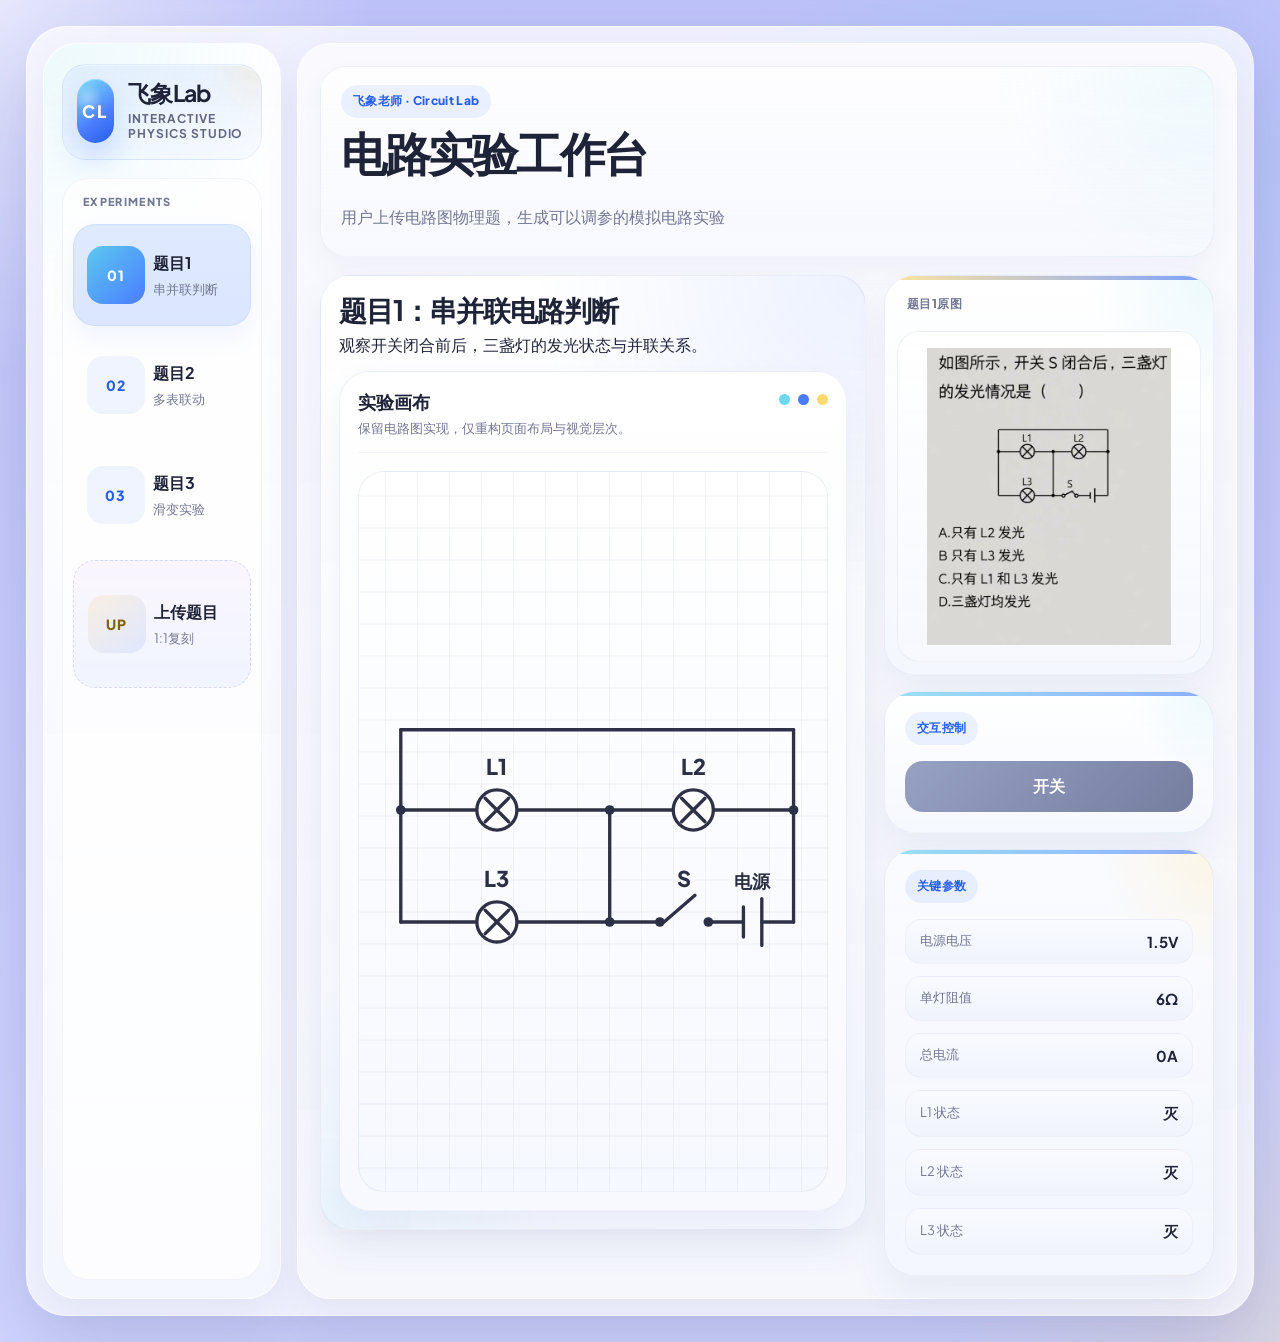
==== commit e66b6b53: "Add dynamic circuit parameter panels" ====
--- a/index.html
+++ b/index.html
@@ -4,13 +4,13 @@
   <meta charset="UTF-8" />
   <meta name="viewport" content="width=device-width, initial-scale=1.0" />
   <title>飞象老师电路物理实验 Demo</title>
-  <link rel="stylesheet" href="./styles.css?v=20260401-0015" />
+  <link rel="stylesheet" href="./styles.css?v=20260401-0048" />
 </head>
 <body>
   <main class="page">
     <div id="app"></div>
   </main>
-  <script src="./app.js?v=20260401-0015"></script>
-  <script src="./upload-v2.js?v=20260401-0015"></script>
+  <script src="./app.js?v=20260401-0048"></script>
+  <script src="./upload-v2.js?v=20260401-0048"></script>
 </body>
 </html>
--- a/styles.css
+++ b/styles.css
@@ -672,6 +672,15 @@
   gap: 12px;
 }
 
+.kv-list--tight {
+  gap: 10px;
+}
+
+.kv-list--meter-grid {
+  grid-template-columns: repeat(2, minmax(0, 1fr));
+  gap: 10px;
+}
+
 .mini-actions {
   display: flex;
   flex-wrap: wrap;
@@ -760,6 +769,40 @@
   font-size: 15px;
 }
 
+.kv-item--compact {
+  min-height: 76px;
+  flex-direction: column;
+  align-items: flex-start;
+  justify-content: space-between;
+  gap: 8px;
+  padding: 12px;
+}
+
+.kv-item--compact span {
+  font-size: 12px;
+  letter-spacing: 0.03em;
+}
+
+.kv-item--compact strong {
+  font-size: 18px;
+}
+
+.trend {
+  transition: color 180ms ease, transform 180ms ease;
+}
+
+.trend--up {
+  color: #c98600;
+}
+
+.trend--down {
+  color: #5b678c;
+}
+
+.trend--steady {
+  color: var(--ink);
+}
+
 .bottom-panels {
   display: grid;
   grid-template-columns: repeat(3, minmax(0, 1fr));
